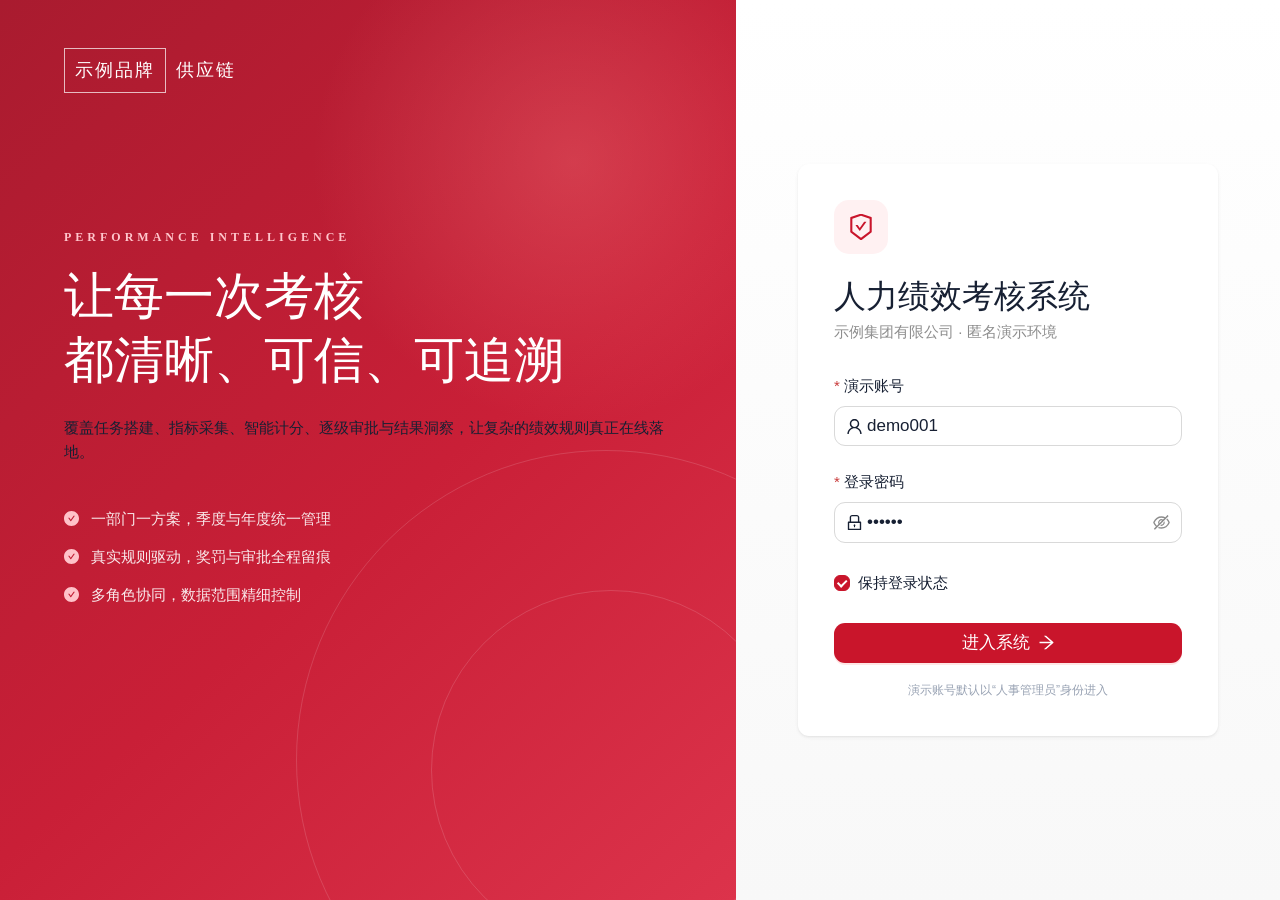
==== index.html @ 0f524440 "统一单卡与集中填报界面" ====
<!doctype html>
<html lang="zh-CN">
  <head>
    <meta charset="UTF-8" />
    <meta name="viewport" content="width=device-width, initial-scale=1.0" />
    <meta name="theme-color" content="#a8071a" />
    <link rel="icon" href="data:image/svg+xml,<svg xmlns=%22http://www.w3.org/2000/svg%22 viewBox=%220 0 64 64%22><rect width=%2264%22 height=%2264%22 rx=%2214%22 fill=%22%23c9152b%22/><text x=%2232%22 y=%2243%22 text-anchor=%22middle%22 font-size=%2238%22 fill=%22white%22>Z</text></svg>" />
    <title>人力绩效考核系统</title>
    <style>
      #startup-screen{position:fixed;inset:0;z-index:99999;display:grid;place-items:center;background:#f3f5f7;font:16px/1.7 system-ui,sans-serif;color:#172033}
      #startup-screen section{max-width:480px;margin:24px;padding:32px;background:white;border:1px solid #e6e8ec;border-radius:12px}
      #startup-screen h1{font-size:24px;margin:0 0 16px}#startup-screen p{margin:12px 0}
      #startup-screen button,#startup-screen a{display:inline-block;margin:8px 12px 0 0;font:inherit;color:#a8071a}
      #startup-screen button{background:white;border:1px solid #a8071a;border-radius:6px;padding:6px 16px;cursor:pointer}
    </style>
  </head>
  <body>
    <div id="startup-screen" role="status" aria-live="polite"><section>
      <h1>人力绩效考核系统</h1>
      <p id="startup-message">正在加载匿名演示，请稍候…</p>
      <div id="startup-actions" hidden><button id="startup-retry" type="button">重新加载</button><a href="./offline.html" download="绩效考核匿名演示.html">下载匿名离线版</a></div>
      <noscript><p>浏览器未启用 JavaScript，无法启动交互演示。请启用后重新打开。</p></noscript>
    </section></div>
    <div id="root"></div>
    <script>
      (function () {
        var screen = document.getElementById('startup-screen');
        var root = document.getElementById('root');
        var message = document.getElementById('startup-message');
        var actions = document.getElementById('startup-actions');
        var failed = false;
        var appLoaded = false;
        var cssLoaded = false;
        var timer;
        function fail(text) {
          if (!screen.parentNode) return;
          failed = true;
          message.textContent = text;
          actions.hidden = false;
        }
        document.getElementById('startup-retry').onclick = function () {
          var next = new URL(window.location.href);
          next.searchParams.set('retry', String(Date.now()));
          window.location.replace(next.href);
        };
        function finish() {
          if (failed || !appLoaded || !cssLoaded || !root.firstElementChild) return;
          clearTimeout(timer);
          observer.disconnect();
          window.removeEventListener('error', onError);
          window.removeEventListener('unhandledrejection', onError);
          screen.remove();
        }
        function onError() { fail('页面启动失败。请重新加载；若仍失败，可以下载匿名离线版。'); }
        var observer = new MutationObserver(finish);
        observer.observe(root, { childList: true });
        window.addEventListener('error', onError);
        window.addEventListener('unhandledrejection', onError);
        timer = setTimeout(function () {
          if (!failed) {
            message.textContent = '加载时间较长，仍在等待页面资源。可重新加载，或下载匿名离线版。';
            actions.hidden = false;
          }
        }, 20000);
        var retry = new URL(window.location.href).searchParams.get('retry');
        var suffix = retry ? '?retry=' + encodeURIComponent(retry) : '';
        var css = document.createElement('link');
        css.rel = 'stylesheet';
        css.href = './assets/app-c65040e82f378e05.css' + suffix;
        css.onload = function () { cssLoaded = true; finish(); };
        css.onerror = function () { fail('样式文件加载失败，请重新加载。'); };
        document.head.appendChild(css);
        var app = document.createElement('script');
        app.type = 'module';
        app.src = './assets/app-890622598e8a63f6.js' + suffix;
        app.onload = function () { appLoaded = true; finish(); };
        app.onerror = function () { fail('程序文件未能下载，请检查网络后重新加载。也可下载匿名离线版。'); };
        document.body.appendChild(app);
      })();
    </script>
  </body>
</html>
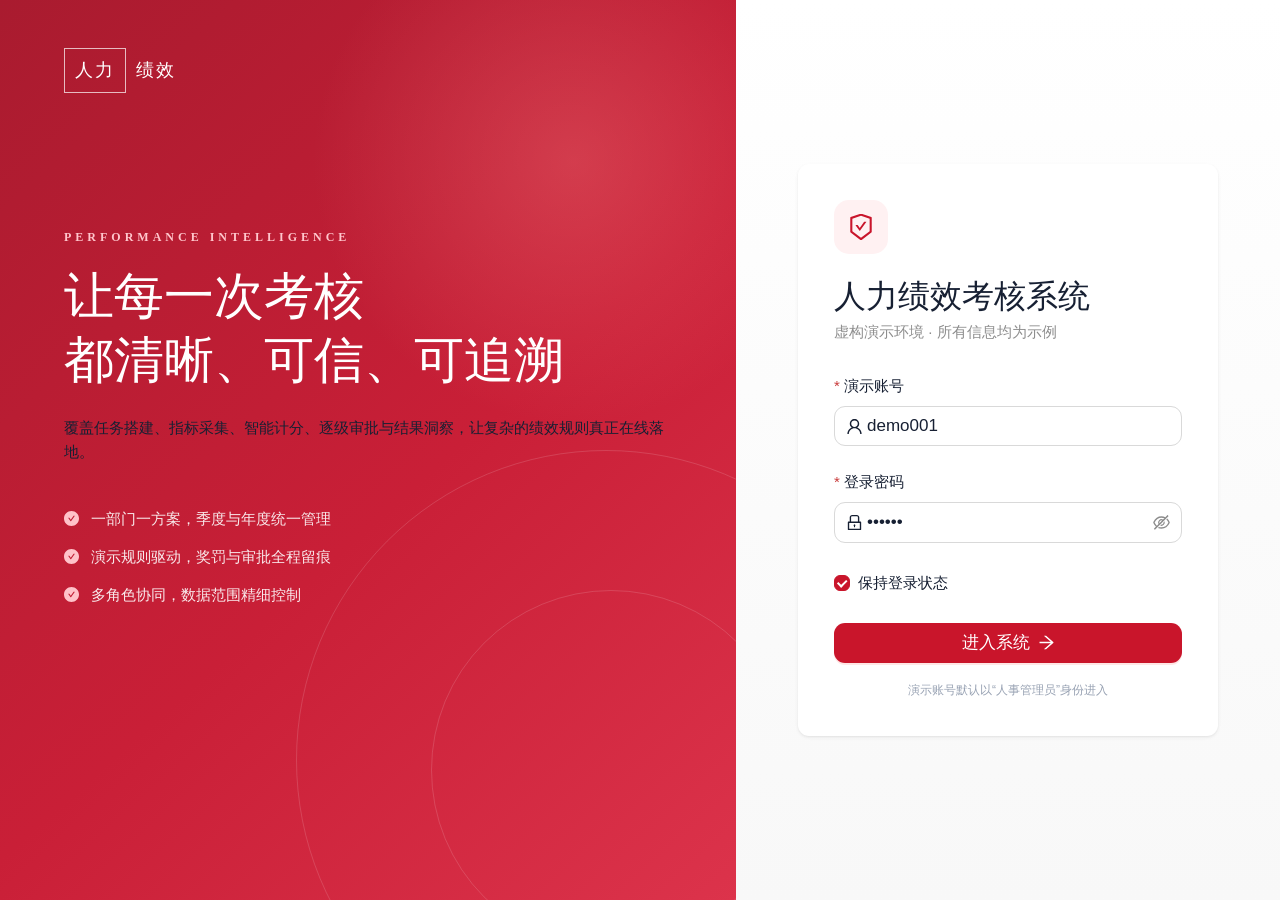
==== commit 4d47f13e: "创建虚构绩效考核演示项目" ====
--- a/index.html
+++ b/index.html
@@ -66,13 +66,13 @@
         var suffix = retry ? '?retry=' + encodeURIComponent(retry) : '';
         var css = document.createElement('link');
         css.rel = 'stylesheet';
-        css.href = './assets/app-c65040e82f378e05.css' + suffix;
+        css.href = './assets/app-c2f47b9df3cf17f0.css' + suffix;
         css.onload = function () { cssLoaded = true; finish(); };
         css.onerror = function () { fail('样式文件加载失败，请重新加载。'); };
         document.head.appendChild(css);
         var app = document.createElement('script');
         app.type = 'module';
-        app.src = './assets/app-890622598e8a63f6.js' + suffix;
+        app.src = './assets/app-53cbad87e281614f.js' + suffix;
         app.onload = function () { appLoaded = true; finish(); };
         app.onerror = function () { fail('程序文件未能下载，请检查网络后重新加载。也可下载匿名离线版。'); };
         document.body.appendChild(app);
